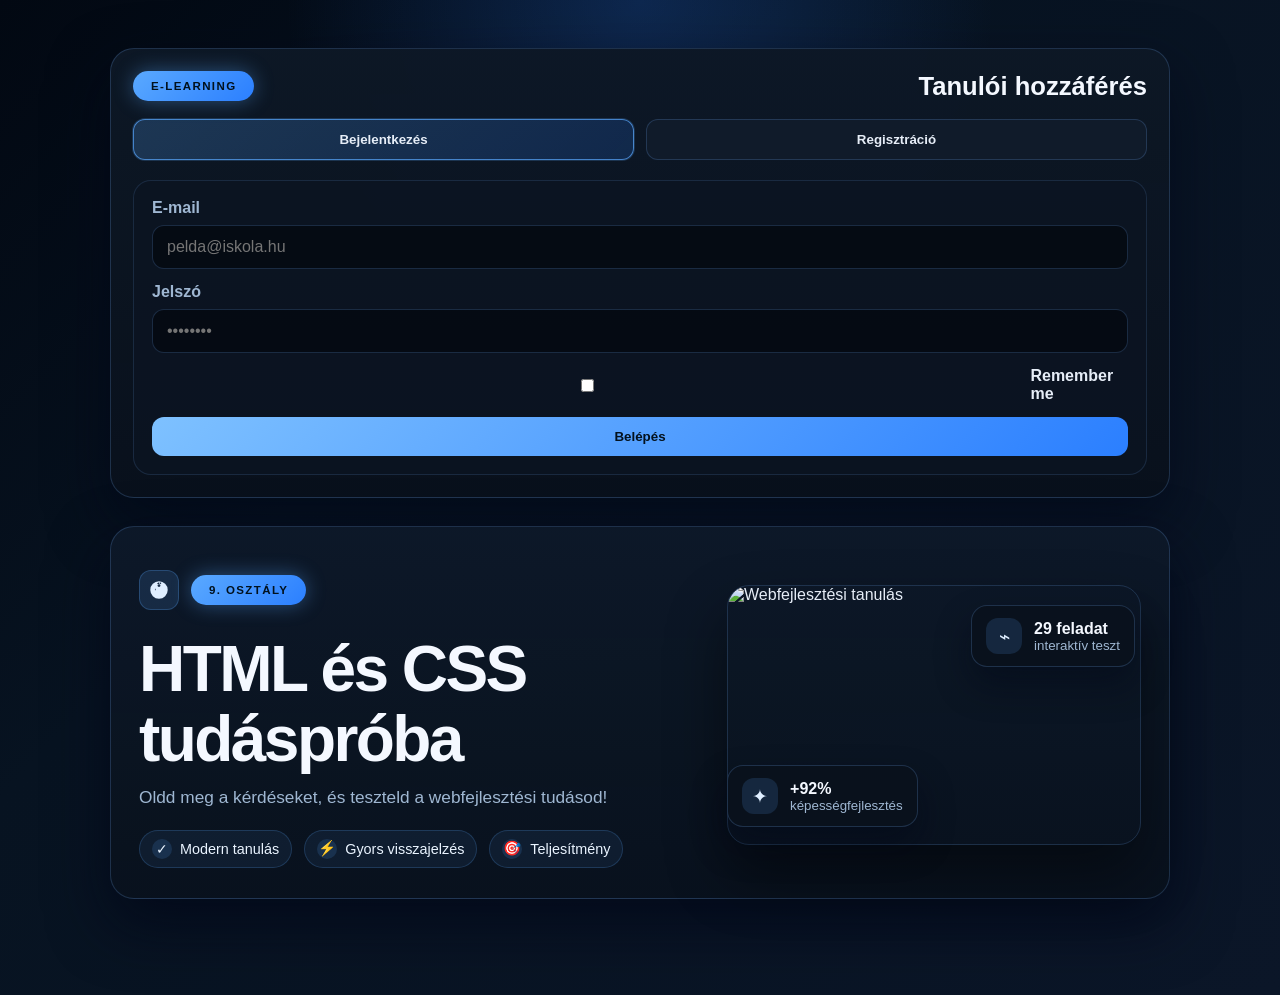
==== index.html @ 3693ea87 "Kovetkezo gomb es egyenkenti kerdesek" ====
<!DOCTYPE html>
<html lang="hu">
  <head>
    <meta charset="UTF-8" />
    <meta name="viewport" content="width=device-width, initial-scale=1.0" />
    <title>HTML és CSS Quiz</title>
    <link rel="icon" type="image/svg+xml" href="data:image/svg+xml,%3Csvg xmlns='http://www.w3.org/2000/svg' viewBox='0 0 64 64'%3E%3Crect width='64' height='64' rx='18' fill='%230b1628'/%3E%3Cpath d='M20 18h24v8h-5v6.5c0 6.4-4.4 11.6-10 11.6s-10-5.2-10-11.6V26h-5v-8zm10 8.5c-3.2 0-5 2.5-5 5.5V34h10v-2c0-3-1.8-5.5-5-5.5zM22 16h20v4H22zm8 26h4v8h-4zm-6 0h4v8h-4zm12 0h4v8h-4z' fill='%235aa9ff'/%3E%3C/svg%3E" />
    <link rel="stylesheet" href="style.css" />
  </head>
  <body>
    <main class="container">
      <section class="auth-shell" id="auth-shell" aria-label="Bejelentkezés és regisztráció">
        <div class="auth-header">
          <span class="badge">E-learning</span>
          <h2>Tanulói hozzáférés</h2>
        </div>

        <div class="auth-tabs" role="tablist" aria-label="Bejelentkezés és regisztráció">
          <button type="button" class="auth-tab active" data-target="login-panel" role="tab" aria-selected="true">
            Bejelentkezés
          </button>
          <button type="button" class="auth-tab" data-target="register-panel" role="tab" aria-selected="false">
            Regisztráció
          </button>
        </div>

        <div class="auth-panels">
          <div class="auth-panel active" id="login-panel" role="tabpanel">
            <form class="auth-form" id="login-form" aria-label="Bejelentkezési űrlap">
              <label>
                E-mail
                <input type="email" name="email" placeholder="pelda@iskola.hu" required />
              </label>
              <label>
                Jelszó
                <input type="password" name="password" placeholder="••••••••" required />
              </label>
              <label class="remember-row">
                <input type="checkbox" name="remember" />
                <span>Remember me</span>
              </label>
              <button type="submit" class="auth-submit">Belépés</button>
            </form>
          </div>

          <div class="auth-panel" id="register-panel" role="tabpanel" hidden>
            <form class="auth-form" id="register-form" aria-label="Regisztrációs űrlap">
              <label>
                Teljes név
                <input type="text" name="name" placeholder="Példa Béla" required />
              </label>
              <label>
                E-mail
                <input type="email" name="email" placeholder="pelda@iskola.hu" required />
              </label>
              <label>
                Jelszó
                <input type="password" name="password" placeholder="Legalább 8 karakter" required />
              </label>
              <label class="remember-row">
                <input type="checkbox" name="remember" />
                <span>Remember me</span>
              </label>
              <button type="submit" class="auth-submit">Regisztráció</button>
            </form>
          </div>
        </div>
      </section>

      <div class="user-bar hidden" id="user-bar">
        <div class="user-meta">
          <span class="user-icon" aria-hidden="true">🏆</span>
          <span id="user-label">Bejelentkezve</span>
        </div>
        <button type="button" class="logout-btn" id="logout-btn">Kijelentkezés</button>
      </div>

      <div class="app-header hidden" id="app-header">
        <div class="brand-block">
          <span class="brand-mark" aria-hidden="true">C</span>
          <div>
            <small>Champion Lab</small>
            <strong>Code Arena</strong>
          </div>
        </div>
        <div class="live-tag">
          <span class="live-dot"></span>
          Top 1 rank
        </div>
      </div>

      <header class="header hero-panel">
        <div class="hero-copy">
          <div class="hero-topline">
            <span class="hero-icon" aria-hidden="true">
              <svg viewBox="0 0 24 24" aria-hidden="true">
                <path d="M12 2.5A9.5 9.5 0 0 0 2.5 12a9.5 9.5 0 1 0 19 0A9.5 9.5 0 0 0 12 2.5Zm0 3.1a1.6 1.6 0 1 1 0 3.2a1.6 1.6 0 0 1 0-3.2Zm-2.6 11.9h5.2v-1.7H12v-3.5h-1.1v5.2H9.4v-5.2H8.3v5.2H9.4v1.7Zm-2.9-5.2h1.1v-1.7H8.3v1.7Zm7.9 0h1.1v-1.7h-1.1v1.7Zm-3.1-8.5h1.1v1.7H10.1V4.8Zm1.9 0h1.1v1.7h-1.1V4.8Z"/>
              </svg>
            </span>
            <p class="badge">9. osztály</p>
          </div>
          <h1>HTML és CSS tudáspróba</h1>
          <p class="subtitle">Oldd meg a kérdéseket, és teszteld a webfejlesztési tudásod!</p>

          <div class="feature-row">
            <div class="feature-pill">
              <span class="mini-icon">✓</span>
              <span>Modern tanulás</span>
            </div>
            <div class="feature-pill">
              <span class="mini-icon">⚡</span>
              <span>Gyors visszajelzés</span>
            </div>
            <div class="feature-pill">
              <span class="mini-icon">🎯</span>
              <span>Teljesítmény</span>
            </div>
          </div>
        </div>

        <div class="hero-visual" aria-label="Webfejlesztési illusztráció">
          <img
            src="https://images.unsplash.com/photo-1516321318423-f06f85e504b3?auto=format&fit=crop&w=900&q=80"
            alt="Webfejlesztési tanulás"
          />
          <div class="floating-card card-one">
            <span class="card-icon">✦</span>
            <div>
              <strong>+92%</strong>
              <small>képességfejlesztés</small>
            </div>
          </div>
          <div class="floating-card card-two">
            <span class="card-icon">⌁</span>
            <div>
              <strong>29 feladat</strong>
              <small>interaktív teszt</small>
            </div>
          </div>
        </div>
      </header>

      <form class="quiz-form hidden" id="quiz-form">
        <div class="quiz-elite-header">
          <span class="elite-badge">Champion challenge</span>
          <span class="elite-text">Programozási verseny – Top 1 szint</span>
        </div>

        <section class="question">
          <h2>1. Melyik attribútum segítségével adható meg egy hivatkozás célja?</h2>
          <label><input type="radio" name="q1" value="correct" required /> href</label>
          <label><input type="radio" name="q1" /> rel</label>
          <label><input type="radio" name="q1" /> src</label>
          <label><input type="radio" name="q1" /> target</label>
        </section>

        <section class="question">
          <h2>2. Melyik HTML-rész jelöli az oldal látható tartalmát?</h2>
          <label><input type="radio" name="q2" value="correct" required /> &lt;body&gt;</label>
          <label><input type="radio" name="q2" /> &lt;head&gt;</label>
          <label><input type="radio" name="q2" /> &lt;title&gt;</label>
          <label><input type="radio" name="q2" /> &lt;meta&gt;</label>
        </section>

        <section class="question">
          <h2>3. Melyik elem használható egy önálló, saját témájú szakasz megjelölésére?</h2>
          <label><input type="radio" name="q3" value="correct" required /> &lt;section&gt;</label>
          <label><input type="radio" name="q3" /> &lt;span&gt;</label>
          <label><input type="radio" name="q3" /> &lt;footer&gt;</label>
          <label><input type="radio" name="q3" /> &lt;small&gt;</label>
        </section>

        <section class="question">
          <h2>4. Melyik attribútum jelenít meg helyettesítő szöveget hibás képbetöltéskor?</h2>
          <label><input type="radio" name="q4" value="correct" required /> alt</label>
          <label><input type="radio" name="q4" /> title</label>
          <label><input type="radio" name="q4" /> width</label>
          <label><input type="radio" name="q4" /> href</label>
        </section>

        <section class="question">
          <h2>5. Melyik elem hoz létre egy új sort a szöveges tartalomban?</h2>
          <label><input type="radio" name="q5" value="correct" required /> &lt;br&gt;</label>
          <label><input type="radio" name="q5" /> &lt;strong&gt;</label>
          <label><input type="radio" name="q5" /> &lt;hr&gt;</label>
          <label><input type="radio" name="q5" /> &lt;pre&gt;</label>
        </section>

        <section class="question">
          <h2>6. Melyik logikai attribútum kezdi a rendezett listát visszafelé számozni?</h2>
          <label><input type="radio" name="q6" value="correct" required /> reversed</label>
          <label><input type="radio" name="q6" /> reverse</label>
          <label><input type="radio" name="q6" /> ordered</label>
          <label><input type="radio" name="q6" /> start</label>
        </section>

        <section class="question">
          <h2>7. Melyik elem jelöl egy fejléc-cellát táblázatban?</h2>
          <label><input type="radio" name="q7" value="correct" required /> &lt;th&gt;</label>
          <label><input type="radio" name="q7" /> &lt;thead&gt;</label>
          <label><input type="radio" name="q7" /> &lt;td&gt;</label>
          <label><input type="radio" name="q7" /> &lt;tr&gt;</label>
        </section>

        <section class="question">
          <h2>8. Miért hasznos a következetes behúzás HTML-kódban?</h2>
          <label><input type="radio" name="q8" value="correct" required /> Áttekinthetőbbé teszi az egymásba ágyazott elemeket</label>
          <label><input type="radio" name="q8" /> Gyorsabbá teszi az internetkapcsolatot</label>
          <label><input type="radio" name="q8" /> Automatikusan kijavítja a hibás tageket</label>
          <label><input type="radio" name="q8" /> Megváltoztatja az oldal címét</label>
        </section>

        <section class="question">
          <h2>9. Melyik sorból ismerhető fel egy HTML5-dokumentum típusa?</h2>
          <label><input type="radio" name="q9" value="correct" required /> &lt;!DOCTYPE html&gt;</label>
          <label><input type="radio" name="q9" /> &lt;meta charset="UTF-8"&gt;</label>
          <label><input type="radio" name="q9" /> &lt;html lang="hu"&gt;</label>
          <label><input type="radio" name="q9" /> &lt;title&gt;HTML5&lt;/title&gt;</label>
        </section>

        <section class="question">
          <h2>10. Melyik elem fejez ki hangsúlyt, nem csupán dőlt betűs megjelenést?</h2>
          <label><input type="radio" name="q10" value="correct" required /> &lt;em&gt;</label>
          <label><input type="radio" name="q10" /> &lt;i&gt;</label>
          <label><input type="radio" name="q10" /> &lt;mark&gt;</label>
          <label><input type="radio" name="q10" /> &lt;u&gt;</label>
        </section>

        <section class="question">
          <h2>11. Melyik attribútummal lehet egy táblázatcellát több oszlop szélességére kiterjeszteni?</h2>
          <label><input type="radio" name="q11" value="correct" required /> colspan</label>
          <label><input type="radio" name="q11" /> rowspan</label>
          <label><input type="radio" name="q11" /> span</label>
          <label><input type="radio" name="q11" /> columns</label>
        </section>

        <section class="question">
          <h2>12. Melyik elem tartalmazhat a fő tartalomhoz kapcsolódó kiegészítő információt?</h2>
          <label><input type="radio" name="q12" value="correct" required /> &lt;aside&gt;</label>
          <label><input type="radio" name="q12" /> &lt;article&gt;</label>
          <label><input type="radio" name="q12" /> &lt;nav&gt;</label>
          <label><input type="radio" name="q12" /> &lt;main&gt;</label>
        </section>

        <section class="question">
          <h2>13. Melyik elem szövege látható általában a böngésző fülén?</h2>
          <label><input type="radio" name="q13" value="correct" required /> &lt;title&gt;</label>
          <label><input type="radio" name="q13" /> &lt;h1&gt;</label>
          <label><input type="radio" name="q13" /> &lt;header&gt;</label>
          <label><input type="radio" name="q13" /> &lt;caption&gt;</label>
        </section>

        <section class="question">
          <h2>14. Milyen rel-érték kapcsolja a HTML-oldalhoz a stíluslapot?</h2>
          <label><input type="radio" name="q14" value="correct" required /> stylesheet</label>
          <label><input type="radio" name="q14" /> design</label>
          <label><input type="radio" name="q14" /> css-file</label>
          <label><input type="radio" name="q14" /> style</label>
        </section>

        <section class="question">
          <h2>15. Melyik HTML-elem illeszt képet az oldal tartalmába?</h2>
          <label><input type="radio" name="q15" value="correct" required /> &lt;img&gt;</label>
          <label><input type="radio" name="q15" /> &lt;picture-src&gt;</label>
          <label><input type="radio" name="q15" /> &lt;image&gt;</label>
          <label><input type="radio" name="q15" /> &lt;photo&gt;</label>
        </section>

        <section class="question">
          <h2>16. Melyik elem jelöl egyetlen elemet egy felsorolásban?</h2>
          <label><input type="radio" name="q16" value="correct" required /> &lt;li&gt;</label>
          <label><input type="radio" name="q16" /> &lt;item&gt;</label>
          <label><input type="radio" name="q16" /> &lt;ul-item&gt;</label>
          <label><input type="radio" name="q16" /> &lt;list&gt;</label>
        </section>

        <section class="question">
          <h2>17. Melyik az általánosan használható, soron belüli konténer?</h2>
          <label><input type="radio" name="q17" value="correct" required /> &lt;span&gt;</label>
          <label><input type="radio" name="q17" /> &lt;inline&gt;</label>
          <label><input type="radio" name="q17" /> &lt;label-box&gt;</label>
          <label><input type="radio" name="q17" /> &lt;small-container&gt;</label>
        </section>

        <section class="question">
          <h2>18. Hogyan viselkedik alapértelmezés szerint egy div elem?</h2>
          <label><input type="radio" name="q18" value="correct" required /> Új sorban kezdődik</label>
          <label><input type="radio" name="q18" /> Mindig félkövér szöveget ír</label>
          <label><input type="radio" name="q18" /> Képet tölt be</label>
          <label><input type="radio" name="q18" /> Automatikusan középre igazít</label>
        </section>

        <section class="question">
          <h2>19. Melyik elembe írunk egy önálló szöveges bekezdést?</h2>
          <label><input type="radio" name="q19" value="correct" required /> &lt;p&gt;</label>
          <label><input type="radio" name="q19" /> &lt;text&gt;</label>
          <label><input type="radio" name="q19" /> &lt;paragraph&gt;</label>
          <label><input type="radio" name="q19" /> &lt;line&gt;</label>
        </section>

        <section class="question">
          <h2>20. Melyik elem segítségével készíthetünk kattintható linket?</h2>
          <label><input type="radio" name="q20" value="correct" required /> &lt;a&gt;</label>
          <label><input type="radio" name="q20" /> &lt;link-button&gt;</label>
          <label><input type="radio" name="q20" /> &lt;go&gt;</label>
          <label><input type="radio" name="q20" /> &lt;url&gt;</label>
        </section>

        <section class="question">
          <h2>21. Melyik globális attribútummal adható egyedi azonosító egy elemnek?</h2>
          <label><input type="radio" name="q21" value="correct" required /> id</label>
          <label><input type="radio" name="q21" /> name-id</label>
          <label><input type="radio" name="q21" /> key</label>
          <label><input type="radio" name="q21" /> unique</label>
        </section>

        <section class="question">
          <h2>22. Elhagyható-e a ./ egy aktuális mappából induló relatív útvonal elejéről?</h2>
          <label><input type="radio" name="q22" value="correct" required /> Igen, elhagyható</label>
          <label><input type="radio" name="q22" /> Nem, kötelező kiírni</label>
          <label><input type="radio" name="q22" /> Csak képek esetén hagyható el</label>
          <label><input type="radio" name="q22" /> Csak CSS-ben használható</label>
        </section>

        <section class="question">
          <h2>23. Miért nem megbízható webes hivatkozásként egy C:\ kezdetű teljes fájlút?</h2>
          <label><input type="radio" name="q23" value="correct" required /> Másik gépen vagy webszerveren nem biztos, hogy létezik</label>
          <label><input type="radio" name="q23" /> Mert a C betű tiltott HTML-karakter</label>
          <label><input type="radio" name="q23" /> Mert csak képekre használható</label>
          <label><input type="radio" name="q23" /> Mert mindig túl rövid útvonal</label>
        </section>

        <section class="question">
          <h2>24. Melyik elem használható idegen kifejezés vagy tudományos név jelölésére?</h2>
          <label><input type="radio" name="q24" value="correct" required /> &lt;i&gt;</label>
          <label><input type="radio" name="q24" /> &lt;foreign&gt;</label>
          <label><input type="radio" name="q24" /> &lt;science&gt;</label>
          <label><input type="radio" name="q24" /> &lt;italic-name&gt;</label>
        </section>

        <section class="question">
          <h2>25. Melyik négy fő rész helyes sorrendje egy HTML-dokumentumban?</h2>
          <label><input type="radio" name="q25" value="correct" required /> &lt;!DOCTYPE html&gt;, &lt;html&gt;, &lt;head&gt;, &lt;body&gt;</label>
          <label><input type="radio" name="q25" /> &lt;html&gt;, &lt;body&gt;, &lt;head&gt;, &lt;!DOCTYPE html&gt;</label>
          <label><input type="radio" name="q25" /> &lt;head&gt;, &lt;title&gt;, &lt;html&gt;, &lt;body&gt;</label>
          <label><input type="radio" name="q25" /> &lt;body&gt;, &lt;head&gt;, &lt;html&gt;, &lt;meta&gt;</label>
        </section>

        <section class="question">
          <h2>26. Melyik elem jelöli a dokumentum fejlécéhez tartozó részt?</h2>
          <label><input type="radio" name="q26" value="correct" required /> &lt;head&gt;</label>
          <label><input type="radio" name="q26" /> &lt;top&gt;</label>
          <label><input type="radio" name="q26" /> &lt;header-content&gt;</label>
          <label><input type="radio" name="q26" /> &lt;meta-data&gt;</label>
        </section>

        <section class="question">
          <h2>27. Melyik elem jelöli az oldal fő, központi tartalmát?</h2>
          <label><input type="radio" name="q27" value="correct" required /> &lt;main&gt;</label>
          <label><input type="radio" name="q27" /> &lt;center&gt;</label>
          <label><input type="radio" name="q27" /> &lt;content&gt;</label>
          <label><input type="radio" name="q27" /> &lt;primary&gt;</label>
        </section>

        <section class="question">
          <h2>28. Melyik attribútum azonosítja egy oldalon belüli hivatkozás célpontját?</h2>
          <label><input type="radio" name="q28" value="correct" required /> id</label>
          <label><input type="radio" name="q28" /> #</label>
          <label><input type="radio" name="q28" /> anchor</label>
          <label><input type="radio" name="q28" /> target-id</label>
        </section>

        <section class="question">
          <h2>29. Melyik attribútummal lehet egy cellát több sor magasságára kiterjeszteni?</h2>
          <label><input type="radio" name="q29" value="correct" required /> rowspan</label>
          <label><input type="radio" name="q29" /> colspan</label>
          <label><input type="radio" name="q29" /> rows</label>
          <label><input type="radio" name="q29" /> height-span</label>
        </section>

        <button type="button" class="next-btn" id="next-btn">Következő</button>
        <button type="submit" class="submit-btn hidden" id="submit-btn">Beküldés</button>
        <p class="result" id="result" aria-live="polite"></p>
      </form>
    </main>
    <script>
      const quizForm = document.getElementById("quiz-form");
      const result = document.getElementById("result");
      const nextButton = document.getElementById("next-btn");
      const submitButton = document.getElementById("submit-btn");
      const questionCount = 29;

      function shuffle(items) {
        for (let index = items.length - 1; index > 0; index -= 1) {
          const randomIndex = Math.floor(Math.random() * (index + 1));
          [items[index], items[randomIndex]] = [items[randomIndex], items[index]];
        }
        return items;
      }

      function createQuestion(questionText, answers) {
        const question = document.createElement("section");
        question.className = "question";
        const title = document.createElement("h2");
        title.textContent = questionText;
        question.append(title);

        answers.forEach((answer) => {
          const label = document.createElement("label");
          const input = document.createElement("input");
          input.type = "radio";
          input.value = answer.correct ? "correct" : "wrong";
          input.required = answer.correct;
          label.append(input, ` ${answer.text}`);
          question.append(label);
        });

        return question;
      }

      function normalizeAnswer(answer) {
        return answer
          .toLowerCase()
          .replace(/[<>]/g, "")
          .replace(/\s+/g, " ")
          .trim();
      }

      const extraQuestions = [
        ["Melyik elem jelöli egy oldal navigációs hivatkozásait?", [
          { text: "<nav>", correct: true }, { text: "<menu-bar>", correct: false },
          { text: "<navigation>", correct: false }, { text: "<links>", correct: false }
        ]],
        ["Melyik elem tartalmazhat egy önálló, újrafelhasználható tartalmi egységet?", [
          { text: "<article>", correct: true }, { text: "<unit>", correct: false },
          { text: "<content-box>", correct: false }, { text: "<story>", correct: false }
        ]],
        ["Melyik elem jelöli egy táblázat egy sorát?", [
          { text: "<tr>", correct: true }, { text: "<row>", correct: false },
          { text: "<table-row>", correct: false }, { text: "<line>", correct: false }
        ]],
        ["Melyik attribútum adja meg egy kép fájlforrását?", [
          { text: "src", correct: true }, { text: "source", correct: false },
          { text: "file", correct: false }, { text: "image-url", correct: false }
        ]],
        ["Melyik elem jelöl számozás nélküli listát?", [
          { text: "<ul>", correct: true }, { text: "<list>", correct: false },
          { text: "<items>", correct: false }, { text: "<bullet-list>", correct: false }
        ]],
        ["Melyik elem jelöl számozott listát?", [
          { text: "<ol>", correct: true }, { text: "<numbered>", correct: false },
          { text: "<nl>", correct: false }, { text: "<ordered-list>", correct: false }
        ]],
        ["Melyik elem adja meg a HTML-oldal nyelvét?", [
          { text: "lang", correct: true }, { text: "language", correct: false },
          { text: "locale", correct: false }, { text: "html-lang", correct: false }
        ]],
        ["Melyik attribútum nyitja meg a hivatkozást új böngészőlapon?", [
          { text: "target=\"_blank\"", correct: true }, { text: "new=\"tab\"", correct: false },
          { text: "open=\"new\"", correct: false }, { text: "window=\"blank\"", correct: false }
        ]],
        ["Melyik CSS-tulajdonsággal állítható be a szöveg színe?", [
          { text: "color", correct: true }, { text: "text-color", correct: false },
          { text: "font-color", correct: false }, { text: "foreground", correct: false }
        ]],
        ["Melyik CSS-tulajdonság állítja be egy elem háttérszínét?", [
          { text: "background-color", correct: true }, { text: "back-color", correct: false },
          { text: "color-background", correct: false }, { text: "fill-color", correct: false }
        ]],
        ["Melyik szelektor jelöl egy class nevű osztályt CSS-ben?", [
          { text: ".class", correct: true }, { text: "#class", correct: false },
          { text: "class", correct: false }, { text: "@class", correct: false }
        ]],
        ["Melyik szelektor jelöl egy id azonosítójú elemet CSS-ben?", [
          { text: "#azonosito", correct: true }, { text: ".azonosito", correct: false },
          { text: "id.azonosito", correct: false }, { text: "@azonosito", correct: false }
        ]],
        ["Melyik CSS-tulajdonság változtatja meg a betűméretet?", [
          { text: "font-size", correct: true }, { text: "text-size", correct: false },
          { text: "font-height", correct: false }, { text: "size", correct: false }
        ]],
        ["Melyik HTML-elem hoz létre nem rendezett listát?", [
          { text: "<ul>", correct: true }, { text: "<ol>", correct: false },
          { text: "<list>", correct: false }, { text: "<li>", correct: false }
        ]],
        ["Melyik CSS-tulajdonság állítja be a külső margót?", [
          { text: "margin", correct: true }, { text: "padding", correct: false },
          { text: "space", correct: false }, { text: "outer-gap", correct: false }
        ]],
        ["Melyik CSS-tulajdonság állítja be egy elem belső térközét?", [
          { text: "padding", correct: true }, { text: "margin", correct: false },
          { text: "inside-space", correct: false }, { text: "border-gap", correct: false }
        ]],
        ["Melyik értékkel lesz egy elem rácsos elrendezésű?", [
          { text: "display: grid", correct: true }, { text: "layout: grid", correct: false },
          { text: "position: grid", correct: false }, { text: "grid: true", correct: false }
        ]],
        ["Melyik HTML-elem jelöli az oldal fejlécét vagy egy tartalmi rész fejlécét?", [
          { text: "<header>", correct: true }, { text: "<top>", correct: false },
          { text: "<heading-area>", correct: false }, { text: "<head-content>", correct: false }
        ]],
        ["Melyik HTML-elem jelöli az oldal vagy egy tartalmi rész láblécét?", [
          { text: "<footer>", correct: true }, { text: "<bottom>", correct: false },
          { text: "<foot-content>", correct: false }, { text: "<end>", correct: false }
        ]],
        ["Melyik HTML-elem segítségével készíthető űrlap?", [
          { text: "<form>", correct: true }, { text: "<input-form>", correct: false },
          { text: "<questionnaire>", correct: false }, { text: "<fields>", correct: false }
        ]],
        ["Melyik HTML-elem hoz létre kattintható gombot?", [
          { text: "<button>", correct: true }, { text: "<click>", correct: false },
          { text: "<press>", correct: false }, { text: "<action>", correct: false }
        ]],
        ["Melyik attribútummal kapcsolható egy label egy input mezőhöz?", [
          { text: "for", correct: true }, { text: "connect", correct: false },
          { text: "label-id", correct: false }, { text: "input-for", correct: false }
        ]],
        ["Melyik input type ellenőrzi alapból az e-mail-cím formátumát?", [
          { text: "email", correct: true }, { text: "mailbox", correct: false },
          { text: "address", correct: false }, { text: "text-email", correct: false }
        ]],
        ["Melyik HTML-elem tartalmazza egy táblázat adatsorait?", [
          { text: "<tr>", correct: true }, { text: "<row-data>", correct: false },
          { text: "<table-row>", correct: false }, { text: "<line>", correct: false }
        ]],
        ["Melyik HTML-elem használható videó beillesztésére?", [
          { text: "<video>", correct: true }, { text: "<movie>", correct: false },
          { text: "<media-video>", correct: false }, { text: "<film>", correct: false }
        ]],
        ["Melyik HTML-elem jelöl erős kiemelést a szövegben?", [
          { text: "<strong>", correct: true }, { text: "<bold>", correct: false },
          { text: "<important>", correct: false }, { text: "<emphasis-bold>", correct: false }
        ]],
        ["Melyik elem tartalmazza a böngészőnek szóló metaadatokat?", [
          { text: "<head>", correct: true }, { text: "<info>", correct: false },
          { text: "<metadata>", correct: false }, { text: "<details>", correct: false }
        ]]
      ].map(([questionText, answers]) => createQuestion(questionText, answers));

      const questionBank = [...quizForm.querySelectorAll(".question"), ...extraQuestions];
      quizForm.querySelectorAll(".question").forEach((question) => question.remove());
      const previousQuestionSet = localStorage.getItem("quiz-question-set");
      let shuffledQuestions;
      let questionSetId;

      do {
        shuffledQuestions = shuffle([...questionBank]).slice(0, questionCount);
        questionSetId = shuffledQuestions
          .map((question) => question.querySelector("h2").textContent)
          .sort()
          .join("|");
      } while (questionSetId === previousQuestionSet);

      localStorage.setItem("quiz-question-set", questionSetId);

      shuffledQuestions.forEach((question, index) => {
        const questionTitle = question.querySelector("h2");
        const questionName = `q${index + 1}`;
        const labels = [...question.querySelectorAll("label")];
        const correctLabel = labels.find((label) => label.querySelector("input").value === "correct");
        const answer = correctLabel.textContent.trim();
        const answerLabel = document.createElement("label");
        const answerInput = document.createElement("textarea");

        answerLabel.textContent = "Írd le a válaszodat:";
        answerInput.className = "written-answer";
        answerInput.name = questionName;
        answerInput.dataset.correctAnswer = answer;
        answerInput.rows = 2;
        answerInput.placeholder = "Írd le a válaszodat...";
        question.replaceChildren(questionTitle, answerLabel, answerInput);

        questionTitle.textContent = `${index + 1}. ${questionTitle.textContent.replace(
          /^\d+\.\s*/,
          ""
        )}`;
        quizForm.insertBefore(question, quizForm.querySelector(".submit-btn"));
      });

      let currentQuestionIndex = 0;
      const quizQuestions = [...quizForm.querySelectorAll(".question")];

      function showQuestion(index) {
        quizQuestions.forEach((question, questionIndex) => {
          question.classList.toggle("hidden", questionIndex !== index);
        });

        const isLastQuestion = index === quizQuestions.length - 1;
        nextButton.classList.toggle("hidden", isLastQuestion);
        submitButton.classList.toggle("hidden", !isLastQuestion);
      }

      nextButton.addEventListener("click", () => {
        if (currentQuestionIndex < quizQuestions.length - 1) {
          currentQuestionIndex += 1;
          showQuestion(currentQuestionIndex);
          window.scrollTo({ top: quizForm.offsetTop, behavior: "smooth" });
        }
      });

      showQuestion(currentQuestionIndex);

      const authShell = document.getElementById("auth-shell");
      const userBar = document.getElementById("user-bar");
      const appHeader = document.getElementById("app-header");
      const userLabel = document.getElementById("user-label");
      const logoutBtn = document.getElementById("logout-btn");
      const authTabs = document.querySelectorAll(".auth-tab");
      const authPanels = document.querySelectorAll(".auth-panel");
      const AUTH_KEY = "quiz-auth-session";
      const USERS_KEY = "quiz-registered-users";

      function getUsers() {
        const users = localStorage.getItem(USERS_KEY);
        return users ? JSON.parse(users) : [];
      }

      function saveUsers(users) {
        localStorage.setItem(USERS_KEY, JSON.stringify(users));
      }

      function setAuthenticated(email, rememberMe) {
        const payload = { email };

        if (rememberMe) {
          localStorage.setItem(AUTH_KEY, JSON.stringify(payload));
          sessionStorage.removeItem(AUTH_KEY);
        } else {
          sessionStorage.setItem(AUTH_KEY, JSON.stringify(payload));
          localStorage.removeItem(AUTH_KEY);
        }

        authShell.classList.add("hidden");
        userBar.classList.remove("hidden");
        appHeader.classList.remove("hidden");
        userLabel.textContent = `Bejelentkezve: ${email}`;
        quizForm.classList.remove("hidden");
      }

      function logout() {
        localStorage.removeItem(AUTH_KEY);
        sessionStorage.removeItem(AUTH_KEY);
        userBar.classList.add("hidden");
        appHeader.classList.add("hidden");
        authShell.classList.remove("hidden");
        quizForm.classList.add("hidden");
        result.textContent = "";
      }

      function restoreSession() {
        const remembered = localStorage.getItem(AUTH_KEY) || sessionStorage.getItem(AUTH_KEY);

        if (remembered) {
          const user = JSON.parse(remembered);
          setAuthenticated(user.email, Boolean(localStorage.getItem(AUTH_KEY)));
        } else {
          authShell.classList.remove("hidden");
          quizForm.classList.add("hidden");
        }
      }

      authTabs.forEach((tab) => {
        tab.addEventListener("click", () => {
          const target = tab.dataset.target;

          authTabs.forEach((item) => {
            item.classList.toggle("active", item === tab);
            item.setAttribute("aria-selected", String(item === tab));
          });

          authPanels.forEach((panel) => {
            const isActive = panel.id === target;
            panel.classList.toggle("active", isActive);
            panel.hidden = !isActive;
          });
        });
      });

      document.getElementById("login-form").addEventListener("submit", (event) => {
        event.preventDefault();
        const form = event.currentTarget;
        const email = form.email.value.trim();
        const password = form.password.value.trim();
        const rememberMe = form.remember.checked;

        if (!email || !password) {
          alert("Add meg az e-mail címet és a jelszót!");
          return;
        }

        const users = getUsers();
        const registered = users.find((user) => user.email.toLowerCase() === email.toLowerCase() && user.password === password);

        if (!registered) {
          alert("Hibás e-mail vagy jelszó. Először regisztrálj vagy ellenőrizd a beírt adatokat.");
          return;
        }

        setAuthenticated(email, rememberMe);
        form.reset();
      });

      document.getElementById("register-form").addEventListener("submit", (event) => {
        event.preventDefault();
        const form = event.currentTarget;
        const name = form.name.value.trim();
        const email = form.email.value.trim();
        const password = form.password.value.trim();
        const rememberMe = form.remember.checked;

        if (!name || !email || password.length < 6) {
          alert("A név és az e-mail kötelező, a jelszónak legalább 6 karakter hosszúnak kell lennie.");
          return;
        }

        const users = getUsers();
        const alreadyExists = users.some((user) => user.email.toLowerCase() === email.toLowerCase());

        if (alreadyExists) {
          alert("Ez az e-mail cím már regisztrálva van.");
          return;
        }

        users.push({ name, email, password });
        saveUsers(users);
        setAuthenticated(email, rememberMe);
        form.reset();
      });

      logoutBtn.addEventListener("click", logout);
      restoreSession();

      quizForm.addEventListener("submit", (event) => {
        event.preventDefault();

        const writtenAnswers = [...quizForm.querySelectorAll(".written-answer")];
        const correctAnswers = writtenAnswers.filter((answer) =>
          normalizeAnswer(answer.value) === normalizeAnswer(answer.dataset.correctAnswer)
        ).length;
        const percentage = Math.round((correctAnswers / questionCount) * 100);
        const grade = percentage >= 85 ? 5
          : percentage >= 70 ? 4
            : percentage >= 55 ? 3
              : percentage >= 40 ? 2
                : 1;
        const questions = quizForm.querySelectorAll(".question");

        questions.forEach((question) => {
          question.classList.add("checked");
          const answerInput = question.querySelector(".written-answer");
          const isCorrect = normalizeAnswer(answerInput.value) === normalizeAnswer(answerInput.dataset.correctAnswer);
          answerInput.classList.toggle("correct-answer", isCorrect);
          answerInput.classList.toggle("wrong-answer", !isCorrect);

          const existingHint = question.querySelector(".answer-hint");
          if (existingHint) {
            existingHint.remove();
          }

          if (!isCorrect) {
            const hint = document.createElement("p");
            hint.className = "answer-hint";
            hint.textContent = `Helyes válasz: ${answerInput.dataset.correctAnswer}`;
            question.append(hint);
          }
        });

        result.textContent = `Eredmény: ${correctAnswers}/${questionCount} helyes válasz, ${percentage}%. Érdemjegy: ${grade}. A zöld mező helyes, a piros mező hibás.`;
      });
    </script>
  </body>
</html>
---- style.css ----
:root {
  --bg: #040b16;
  --bg-soft: #0b1628;
  --panel: rgba(10, 20, 34, 0.9);
  --panel-strong: #101d2d;
  --panel-border: rgba(116, 175, 255, 0.2);
  --text: #e6edf7;
  --muted: #9fb7d2;
  --primary: #5aa9ff;
  --primary-strong: #2b7fff;
  --primary-soft: rgba(90, 169, 255, 0.12);
  --success-bg: rgba(34, 197, 94, 0.14);
  --success-text: #9ae6b4;
  --error-bg: rgba(239, 68, 68, 0.14);
  --error-text: #fca5a5;
  --shadow: rgba(2, 6, 23, 0.7);
}

* {
  box-sizing: border-box;
}

html {
  scroll-behavior: smooth;
}

body {
  margin: 0;
  min-height: 100vh;
  font-family: "Segoe UI", Tahoma, Geneva, Verdana, sans-serif;
  background:
    radial-gradient(circle at top, rgba(42, 122, 255, 0.22), transparent 30%),
    linear-gradient(135deg, #020812 0%, #071321 35%, #0b1628 100%);
  color: var(--text);
}

.container {
  max-width: 1100px;
  margin: 0 auto;
  padding: 48px 20px 64px;
}

.auth-shell {
  background: linear-gradient(180deg, rgba(13, 24, 38, 0.98), rgba(9, 17, 28, 0.96));
  border: 1px solid var(--panel-border);
  border-radius: 24px;
  padding: 22px;
  margin-bottom: 28px;
  box-shadow: 0 24px 60px rgba(2, 6, 23, 0.6);
}

.auth-header {
  display: flex;
  align-items: center;
  justify-content: space-between;
  gap: 16px;
  margin-bottom: 18px;
}

.auth-header h2 {
  margin: 0;
  font-size: clamp(1.5rem, 2vw, 2rem);
  color: #f4f8ff;
}

.auth-tabs {
  display: flex;
  gap: 12px;
  margin-bottom: 20px;
}

.auth-tab {
  flex: 1;
  padding: 12px 16px;
  border: 1px solid rgba(116, 175, 255, 0.2);
  background: rgba(17, 28, 44, 0.9);
  color: var(--text);
  border-radius: 12px;
  cursor: pointer;
  font-weight: 700;
  transition: all 0.2s ease;
}

.auth-tab.active {
  background: linear-gradient(135deg, rgba(90, 169, 255, 0.22), rgba(43, 127, 255, 0.18));
  border-color: rgba(90, 169, 255, 0.7);
  box-shadow: 0 0 0 1px rgba(90, 169, 255, 0.2);
}

.auth-panels {
  display: grid;
}

.auth-panel {
  background: rgba(12, 21, 34, 0.8);
  border: 1px solid rgba(116, 175, 255, 0.14);
  border-radius: 18px;
  padding: 18px;
}

.auth-form {
  display: grid;
  gap: 14px;
}

.auth-form label {
  display: grid;
  gap: 8px;
  color: var(--muted);
  font-weight: 600;
}

.remember-row {
  display: flex !important;
  align-items: center;
  gap: 10px;
  flex-direction: row !important;
  color: var(--text) !important;
}

.remember-row input {
  width: auto;
  accent-color: var(--primary);
}

.auth-form input {
  width: 100%;
  padding: 12px 14px;
  border: 1px solid rgba(116, 175, 255, 0.2);
  border-radius: 12px;
  background: rgba(5, 10, 18, 0.9);
  color: var(--text);
  font-size: 1rem;
}

.auth-form input:focus {
  outline: 2px solid rgba(90, 169, 255, 0.5);
  border-color: rgba(90, 169, 255, 0.7);
}

.auth-submit {
  border: none;
  border-radius: 12px;
  background: linear-gradient(135deg, #7ec1ff 0%, #2b7fff 100%);
  color: #03111d;
  font-weight: 800;
  padding: 12px 16px;
  cursor: pointer;
  transition: transform 0.2s ease, filter 0.2s ease;
}

.auth-submit:hover {
  transform: translateY(-1px);
  filter: brightness(1.04);
}

.auth-submit:disabled {
  opacity: 0.7;
  cursor: wait;
}

.user-bar {
  display: flex;
  align-items: center;
  justify-content: space-between;
  gap: 16px;
  background: rgba(11, 22, 40, 0.9);
  border: 1px solid rgba(116, 175, 255, 0.2);
  border-radius: 14px;
  padding: 12px 16px;
  margin-bottom: 20px;
  color: var(--text);
}

.user-meta {
  display: inline-flex;
  align-items: center;
  gap: 10px;
  font-weight: 700;
}

.user-icon {
  display: inline-flex;
  align-items: center;
  justify-content: center;
  width: 26px;
  height: 26px;
  border-radius: 8px;
  background: rgba(90, 169, 255, 0.12);
}

.logout-btn {
  border: none;
  border-radius: 10px;
  background: rgba(239, 68, 68, 0.12);
  color: #fecaca;
  padding: 9px 12px;
  font-weight: 700;
  cursor: pointer;
}

.app-header {
  display: flex;
  align-items: center;
  justify-content: space-between;
  gap: 12px;
  padding: 14px 18px;
  margin-bottom: 20px;
  border-radius: 18px;
  background: linear-gradient(135deg, rgba(9, 18, 30, 0.96), rgba(17, 31, 49, 0.95));
  border: 1px solid rgba(116, 175, 255, 0.2);
  box-shadow: 0 14px 30px rgba(2, 6, 23, 0.45);
}

.brand-block {
  display: inline-flex;
  align-items: center;
  gap: 12px;
}

.brand-mark {
  display: inline-flex;
  align-items: center;
  justify-content: center;
  width: 36px;
  height: 36px;
  border-radius: 12px;
  background: linear-gradient(135deg, #7ec1ff, #2b7fff);
  color: #02131d;
  font-weight: 900;
  font-size: 1.2rem;
  box-shadow: 0 0 25px rgba(90, 169, 255, 0.35);
}

.brand-block small,
.brand-block strong {
  display: block;
}

.brand-block small {
  color: var(--muted);
  letter-spacing: 0.08em;
  text-transform: uppercase;
  font-size: 0.65rem;
}

.brand-block strong {
  font-size: 1.05rem;
  color: #f4f8ff;
}

.live-tag {
  display: inline-flex;
  align-items: center;
  gap: 8px;
  padding: 8px 12px;
  border-radius: 999px;
  background: rgba(34, 197, 94, 0.12);
  border: 1px solid rgba(34, 197, 94, 0.45);
  color: #b7f7cc;
  font-weight: 700;
}

.live-dot {
  width: 10px;
  height: 10px;
  border-radius: 50%;
  background: #4ade80;
  box-shadow: 0 0 12px rgba(74, 222, 128, 0.9);
}

.hidden {
  display: none !important;
}

.header {
  text-align: left;
  margin-bottom: 32px;
  background: linear-gradient(180deg, rgba(13, 25, 41, 0.96), rgba(9, 17, 29, 0.94));
  border: 1px solid var(--panel-border);
  border-radius: 24px;
  padding: 36px 28px 30px;
  box-shadow: 0 24px 60px var(--shadow);
}

.hero-panel {
  display: grid;
  grid-template-columns: 1.15fr 0.85fr;
  align-items: center;
  gap: 28px;
}

.hero-copy {
  width: 100%;
}

.hero-topline {
  display: flex;
  align-items: center;
  gap: 12px;
  margin-bottom: 8px;
}

.hero-icon {
  display: inline-flex;
  align-items: center;
  justify-content: center;
  width: 40px;
  height: 40px;
  border-radius: 12px;
  background: rgba(90, 169, 255, 0.14);
  border: 1px solid rgba(90, 169, 255, 0.25);
}

.hero-icon svg {
  width: 22px;
  height: 22px;
  fill: #dfeeff;
}

.badge {
  display: inline-block;
  background: linear-gradient(135deg, var(--primary), var(--primary-strong));
  color: #01111d;
  padding: 9px 18px;
  border-radius: 999px;
  font-weight: 800;
  letter-spacing: 0.12em;
  text-transform: uppercase;
  font-size: 0.72rem;
  box-shadow: 0 0 20px rgba(90, 169, 255, 0.4);
}

h1 {
  margin: 18px 0 12px;
  font-size: clamp(2.3rem, 5vw, 4rem);
  line-height: 1.1;
  color: #f4f8ff;
  letter-spacing: -0.04em;
}

.subtitle {
  margin: 0;
  font-size: 1.08rem;
  color: var(--muted);
  max-width: 760px;
}

.feature-row {
  display: flex;
  flex-wrap: wrap;
  gap: 12px;
  margin-top: 22px;
}

.feature-pill {
  display: inline-flex;
  align-items: center;
  gap: 8px;
  background: rgba(90, 169, 255, 0.08);
  border: 1px solid rgba(90, 169, 255, 0.2);
  border-radius: 999px;
  padding: 8px 12px;
  color: #eaf4ff;
  font-size: 0.9rem;
}

.mini-icon {
  display: inline-flex;
  align-items: center;
  justify-content: center;
  width: 20px;
  height: 20px;
  border-radius: 50%;
  background: rgba(90, 169, 255, 0.15);
}

.hero-visual {
  position: relative;
  min-height: 260px;
  display: flex;
  align-items: center;
  justify-content: center;
}

.hero-visual img {
  width: 100%;
  max-width: 440px;
  height: 100%;
  min-height: 260px;
  object-fit: cover;
  border-radius: 22px;
  border: 1px solid rgba(116, 175, 255, 0.18);
  box-shadow: 0 30px 60px rgba(0, 0, 0, 0.45);
}

.floating-card {
  position: absolute;
  display: flex;
  align-items: center;
  gap: 12px;
  background: rgba(10, 18, 29, 0.92);
  border: 1px solid rgba(116, 175, 255, 0.2);
  border-radius: 16px;
  padding: 12px 14px;
  box-shadow: 0 18px 35px rgba(2, 6, 23, 0.45);
}

.card-one {
  left: 0;
  bottom: 18px;
}

.card-two {
  right: 6px;
  top: 20px;
}

.card-icon {
  display: inline-flex;
  width: 36px;
  height: 36px;
  align-items: center;
  justify-content: center;
  border-radius: 12px;
  background: rgba(90, 169, 255, 0.15);
  color: #dfeeff;
  font-size: 1.2rem;
}

.floating-card strong,
.floating-card small {
  display: block;
}

.floating-card strong {
  font-size: 1rem;
  color: #f4f8ff;
}

.floating-card small {
  color: var(--muted);
}

.quiz-form {
  background: linear-gradient(180deg, rgba(13, 24, 38, 0.96), rgba(9, 17, 28, 0.96));
  border: 1px solid var(--panel-border);
  border-radius: 24px;
  padding: 28px;
  box-shadow: 0 30px 70px rgba(1, 4, 10, 0.65);
}

.quiz-elite-header {
  display: flex;
  align-items: center;
  justify-content: space-between;
  gap: 12px;
  margin-bottom: 22px;
  padding: 12px 16px;
  border-radius: 14px;
  background: linear-gradient(135deg, rgba(90, 169, 255, 0.12), rgba(43, 127, 255, 0.1));
  border: 1px solid rgba(90, 169, 255, 0.22);
}

.elite-badge {
  display: inline-flex;
  align-items: center;
  padding: 7px 12px;
  border-radius: 999px;
  background: rgba(255, 215, 0, 0.1);
  border: 1px solid rgba(255, 215, 0, 0.35);
  color: #ffe686;
  font-weight: 800;
  letter-spacing: 0.08em;
  text-transform: uppercase;
  font-size: 0.7rem;
}

.elite-text {
  color: #dfeeff;
  font-weight: 700;
}

.question {
  border: 1px solid rgba(116, 175, 255, 0.14);
  border-radius: 18px;
  padding: 20px 18px 14px;
  margin-bottom: 22px;
  background: linear-gradient(180deg, rgba(11, 22, 40, 0.9), rgba(9, 18, 30, 0.8));
  box-shadow: inset 0 1px 0 rgba(255, 255, 255, 0.03);
}

.question h2 {
  margin: 0 0 16px;
  font-size: 1.08rem;
  color: #edf4ff;
  line-height: 1.5;
}

.question label {
  display: block;
  padding: 12px 14px;
  margin: 10px 0;
  border-radius: 12px;
  background: rgba(14, 26, 42, 0.9);
  border: 1px solid rgba(116, 175, 255, 0.2);
  color: var(--text);
  cursor: pointer;
  transition: transform 0.18s ease, border-color 0.18s ease, background 0.18s ease;
}

.question label:hover {
  transform: translateY(-1px);
  background: rgba(24, 40, 62, 0.96);
  border-color: rgba(90, 169, 255, 0.7);
}

.question.checked label.correct-answer {
  background: var(--success-bg);
  border-color: rgba(34, 197, 94, 0.8);
  color: var(--success-text);
  font-weight: bold;
}

.question.checked label.wrong-answer {
  background: var(--error-bg);
  border-color: rgba(239, 68, 68, 0.8);
  color: var(--error-text);
  font-weight: bold;
}

.answer-hint {
  margin: 14px 0 0;
  padding: 10px 12px;
  border-radius: 10px;
  background: rgba(34, 197, 94, 0.12);
  border: 1px solid rgba(34, 197, 94, 0.6);
  color: #b7f7cc;
  font-weight: 700;
}

.question input[type="radio"] {
  margin-right: 10px;
  accent-color: var(--primary);
  transform: scale(1.08);
}

.written-answer {
  display: block;
  width: 100%;
  resize: vertical;
  padding: 12px 14px;
  margin-top: 8px;
  border: 1px solid rgba(116, 175, 255, 0.28);
  border-radius: 12px;
  background: rgba(5, 10, 18, 0.9);
  color: var(--text);
  font: inherit;
  line-height: 1.5;
}

.written-answer:focus {
  outline: 2px solid rgba(90, 169, 255, 0.45);
  border-color: rgba(90, 169, 255, 0.7);
}

.written-answer.correct-answer {
  background: var(--success-bg);
  border-color: rgba(34, 197, 94, 0.8);
}

.written-answer.wrong-answer {
  background: var(--error-bg);
  border-color: rgba(239, 68, 68, 0.8);
}

.next-btn,
.submit-btn {
  display: block;
  width: 100%;
  border: none;
  background: linear-gradient(135deg, #70b7ff 0%, #2b7fff 100%);
  color: #03111d;
  font-weight: 800;
  font-size: 1rem;
  padding: 16px 20px;
  border-radius: 14px;
  cursor: pointer;
  transition: transform 0.2s ease, box-shadow 0.2s ease, filter 0.2s ease;
  box-shadow: 0 18px 35px rgba(43, 127, 255, 0.35);
}

.next-btn:hover,
.submit-btn:hover {
  transform: translateY(-1px);
  filter: brightness(1.06);
}

.next-btn:active,
.submit-btn:active {
  transform: translateY(0);
}

.result {
  margin: 22px 0 0;
  text-align: center;
  font-size: 1.12rem;
  font-weight: 700;
  color: #dbeafe;
  background: rgba(90, 169, 255, 0.08);
  border: 1px solid rgba(90, 169, 255, 0.2);
  border-radius: 12px;
  padding: 14px 16px;
}

@media (max-width: 640px) {
  .container {
    padding: 20px 12px 40px;
  }

  .hero-panel {
    grid-template-columns: 1fr;
  }

  .auth-header {
    flex-direction: column;
    align-items: flex-start;
  }

  .auth-tabs {
    flex-direction: column;
  }

  .app-header,
  .user-bar,
  .quiz-elite-header {
    flex-direction: column;
    align-items: flex-start;
  }

  .feature-row {
    flex-direction: column;
  }

  .header,
  .quiz-form {
    padding: 18px 14px;
  }

  .question {
    padding: 18px 14px 12px;
  }

  .floating-card {
    position: static;
    margin-top: 12px;
  }

  .hero-visual {
    display: grid;
    gap: 12px;
  }
}
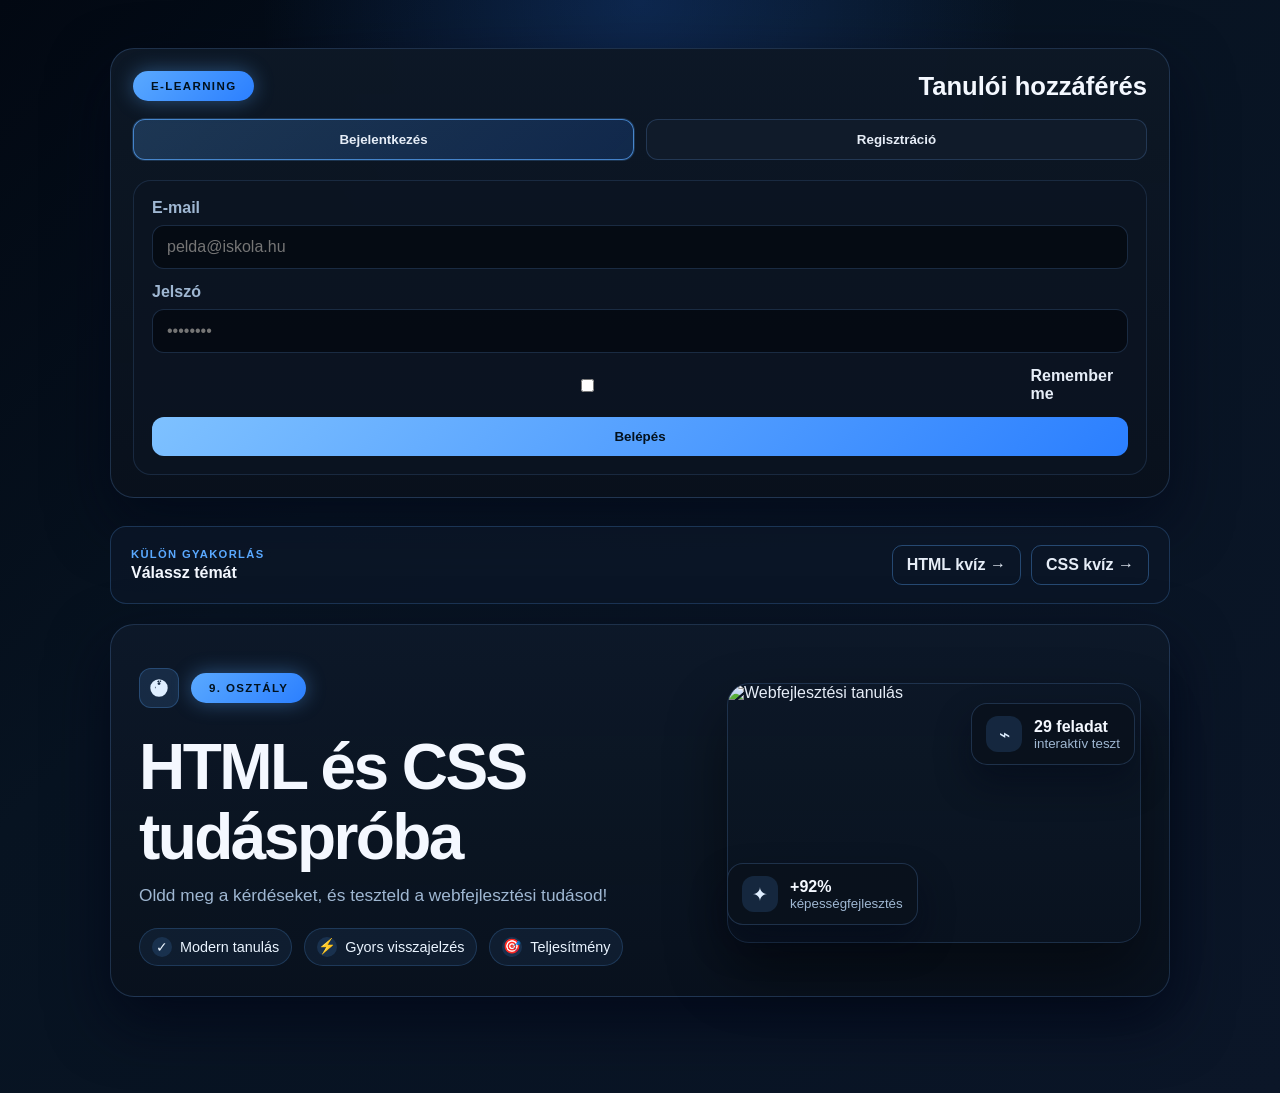
==== commit 55a7f7bf: "Add separate HTML and CSS quiz pages" ====
--- a/index.html
+++ b/index.html
@@ -3,7 +3,25 @@
   <head>
     <meta charset="UTF-8" />
     <meta name="viewport" content="width=device-width, initial-scale=1.0" />
-    <title>HTML és CSS Quiz</title>
+    <meta name="description" content="Interaktív HTML és CSS kvíz 9. osztályos tanulóknak, gyakorló kérdésekkel és azonnali eredménnyel." />
+    <meta name="keywords" content="HTML és CSS quiz, HTML kvíz, CSS kvíz, webfejlesztés gyakorlás, 9. osztály" />
+    <meta name="robots" content="index, follow" />
+    <title>HTML és CSS Quiz | 9. osztályos gyakorlás</title>
+    <link rel="canonical" href="https://agatillhun.github.io/html/" />
+    <meta property="og:title" content="HTML és CSS Quiz" />
+    <meta property="og:description" content="Interaktív HTML és CSS kvíz 9. osztályos tanulóknak." />
+    <meta property="og:url" content="https://agatillhun.github.io/html/" />
+    <meta property="og:type" content="website" />
+    <script type="application/ld+json">
+      {
+        "@context": "https://schema.org",
+        "@type": "EducationalOccupationalProgram",
+        "name": "HTML és CSS Quiz",
+        "description": "Interaktív HTML és CSS kvíz 9. osztályos tanulóknak.",
+        "url": "https://agatillhun.github.io/html/",
+        "educationalLevel": "9. osztály"
+      }
+    </script>
     <link rel="icon" type="image/svg+xml" href="data:image/svg+xml,%3Csvg xmlns='http://www.w3.org/2000/svg' viewBox='0 0 64 64'%3E%3Crect width='64' height='64' rx='18' fill='%230b1628'/%3E%3Cpath d='M20 18h24v8h-5v6.5c0 6.4-4.4 11.6-10 11.6s-10-5.2-10-11.6V26h-5v-8zm10 8.5c-3.2 0-5 2.5-5 5.5V34h10v-2c0-3-1.8-5.5-5-5.5zM22 16h20v4H22zm8 26h4v8h-4zm-6 0h4v8h-4zm12 0h4v8h-4z' fill='%235aa9ff'/%3E%3C/svg%3E" />
     <link rel="stylesheet" href="style.css" />
   </head>
@@ -67,6 +85,17 @@
         </div>
       </section>
 
+      <nav class="quiz-choice" aria-label="Különálló kvízek">
+        <div>
+          <span class="quiz-choice-kicker">Külön gyakorlás</span>
+          <strong>Válassz témát</strong>
+        </div>
+        <div class="quiz-choice-links">
+          <a href="html-quiz.html">HTML kvíz <span aria-hidden="true">→</span></a>
+          <a href="css-quiz.html">CSS kvíz <span aria-hidden="true">→</span></a>
+        </div>
+      </nav>
+
       <div class="user-bar hidden" id="user-bar">
         <div class="user-meta">
           <span class="user-icon" aria-hidden="true">🏆</span>
@@ -145,6 +174,10 @@
           <span class="elite-badge">Champion challenge</span>
           <span class="elite-text">Programozási verseny – Top 1 szint</span>
         </div>
+        <div class="quiz-progress" aria-live="polite">
+          <span id="question-position">1 / 29. kérdés</span>
+          <span id="question-status">0 kész · 29 hátra</span>
+        </div>
 
         <section class="question">
           <h2>1. Melyik attribútum segítségével adható meg egy hivatkozás célja?</h2>
@@ -378,16 +411,37 @@
           <label><input type="radio" name="q29" /> height-span</label>
         </section>
 
-        <button type="button" class="next-btn" id="next-btn">Következő</button>
-        <button type="submit" class="submit-btn hidden" id="submit-btn">Beküldés</button>
+        <div class="quiz-navigation">
+          <button type="button" class="previous-btn" id="previous-btn" disabled>Előző</button>
+          <button type="button" class="next-btn" id="next-btn">Következő</button>
+          <button type="submit" class="submit-btn hidden" id="submit-btn">Beküldés</button>
+        </div>
         <p class="result" id="result" aria-live="polite"></p>
+        <button type="button" class="review-button hidden" id="review-button">Eredmény megtekintése</button>
       </form>
+      <section class="review-panel hidden" id="review-panel" aria-live="polite">
+        <div class="review-header">
+          <div>
+            <span class="badge">Összesítés</span>
+            <h2>Eredmények áttekintése</h2>
+          </div>
+          <button type="button" class="back-to-quiz" id="back-to-quiz">Vissza a kvízhez</button>
+        </div>
+        <div id="review-list"></div>
+      </section>
     </main>
     <script>
       const quizForm = document.getElementById("quiz-form");
       const result = document.getElementById("result");
+      const questionPosition = document.getElementById("question-position");
+      const questionStatus = document.getElementById("question-status");
+      const previousButton = document.getElementById("previous-btn");
       const nextButton = document.getElementById("next-btn");
       const submitButton = document.getElementById("submit-btn");
+      const reviewPanel = document.getElementById("review-panel");
+      const reviewList = document.getElementById("review-list");
+      const reviewButton = document.getElementById("review-button");
+      const backToQuizButton = document.getElementById("back-to-quiz");
       const questionCount = 29;
 
       function shuffle(items) {
@@ -574,7 +628,7 @@
           /^\d+\.\s*/,
           ""
         )}`;
-        quizForm.insertBefore(question, quizForm.querySelector(".submit-btn"));
+        quizForm.insertBefore(question, quizForm.querySelector(".quiz-navigation"));
       });
 
       let currentQuestionIndex = 0;
@@ -586,9 +640,20 @@
         });
 
         const isLastQuestion = index === quizQuestions.length - 1;
+        questionPosition.textContent = `${index + 1} / ${quizQuestions.length}. kérdés`;
+        questionStatus.textContent = `${index} kész · ${quizQuestions.length - index} hátra`;
+        previousButton.disabled = index === 0;
         nextButton.classList.toggle("hidden", isLastQuestion);
         submitButton.classList.toggle("hidden", !isLastQuestion);
       }
+
+      previousButton.addEventListener("click", () => {
+        if (currentQuestionIndex > 0) {
+          currentQuestionIndex -= 1;
+          showQuestion(currentQuestionIndex);
+          window.scrollTo({ top: quizForm.offsetTop, behavior: "smooth" });
+        }
+      });
 
       nextButton.addEventListener("click", () => {
         if (currentQuestionIndex < quizQuestions.length - 1) {
@@ -596,6 +661,20 @@
           showQuestion(currentQuestionIndex);
           window.scrollTo({ top: quizForm.offsetTop, behavior: "smooth" });
         }
+      });
+
+      reviewButton.addEventListener("click", () => {
+        quizForm.classList.add("hidden");
+        reviewPanel.classList.remove("hidden");
+        reviewPanel.scrollIntoView({ behavior: "smooth", block: "start" });
+      });
+
+      backToQuizButton.addEventListener("click", () => {
+        reviewPanel.classList.add("hidden");
+        quizForm.classList.remove("hidden");
+        quizQuestions.forEach((question) => question.classList.add("hidden"));
+        quizQuestions[currentQuestionIndex].classList.remove("hidden");
+        quizForm.scrollIntoView({ behavior: "smooth", block: "start" });
       });
 
       showQuestion(currentQuestionIndex);
@@ -644,7 +723,9 @@
         appHeader.classList.add("hidden");
         authShell.classList.remove("hidden");
         quizForm.classList.add("hidden");
+        reviewPanel.classList.add("hidden");
         result.textContent = "";
+        reviewButton.classList.add("hidden");
       }
 
       function restoreSession() {
@@ -744,8 +825,9 @@
               : percentage >= 40 ? 2
                 : 1;
         const questions = quizForm.querySelectorAll(".question");
-
-        questions.forEach((question) => {
+        reviewList.replaceChildren();
+
+        questions.forEach((question, index) => {
           question.classList.add("checked");
           const answerInput = question.querySelector(".written-answer");
           const isCorrect = normalizeAnswer(answerInput.value) === normalizeAnswer(answerInput.dataset.correctAnswer);
@@ -763,9 +845,21 @@
             hint.textContent = `Helyes válasz: ${answerInput.dataset.correctAnswer}`;
             question.append(hint);
           }
+
+          const reviewItem = document.createElement("article");
+          reviewItem.className = `review-item ${isCorrect ? "review-correct" : "review-wrong"}`;
+          const reviewQuestion = document.createElement("h3");
+          reviewQuestion.textContent = `${index + 1}. ${question.querySelector("h2").textContent.replace(/^\d+\.\s*/, "")}`;
+          const userAnswer = document.createElement("p");
+          userAnswer.textContent = `A te válaszod: ${answerInput.value.trim() || "Nem adott meg választ"}`;
+          const correctAnswer = document.createElement("p");
+          correctAnswer.textContent = `Helyes válasz: ${answerInput.dataset.correctAnswer}`;
+          reviewItem.append(reviewQuestion, userAnswer, correctAnswer);
+          reviewList.append(reviewItem);
         });
 
         result.textContent = `Eredmény: ${correctAnswers}/${questionCount} helyes válasz, ${percentage}%. Érdemjegy: ${grade}. A zöld mező helyes, a piros mező hibás.`;
+        reviewButton.classList.remove("hidden");
       });
     </script>
   </body>
--- a/style.css
+++ b/style.css
@@ -159,6 +159,54 @@
   cursor: wait;
 }
 
+.quiz-choice {
+  display: flex;
+  align-items: center;
+  justify-content: space-between;
+  gap: 18px;
+  padding: 18px 20px;
+  margin-bottom: 20px;
+  border: 1px solid rgba(90, 169, 255, 0.22);
+  border-radius: 16px;
+  background: rgba(11, 22, 40, 0.82);
+}
+
+.quiz-choice-kicker {
+  display: block;
+  color: var(--primary);
+  font-size: 0.7rem;
+  font-weight: 800;
+  letter-spacing: 0.12em;
+  text-transform: uppercase;
+}
+
+.quiz-choice strong {
+  display: block;
+  margin-top: 4px;
+  color: #f4f8ff;
+}
+
+.quiz-choice-links {
+  display: flex;
+  gap: 10px;
+}
+
+.quiz-choice-links a {
+  padding: 10px 14px;
+  border: 1px solid rgba(90, 169, 255, 0.35);
+  border-radius: 10px;
+  color: var(--text);
+  font-weight: 700;
+  text-decoration: none;
+  transition: background 0.2s ease, border-color 0.2s ease, transform 0.2s ease;
+}
+
+.quiz-choice-links a:hover {
+  border-color: var(--primary);
+  background: var(--primary-soft);
+  transform: translateY(-1px);
+}
+
 .user-bar {
   display: flex;
   align-items: center;
@@ -574,8 +622,28 @@
   border-color: rgba(239, 68, 68, 0.8);
 }
 
+.quiz-progress {
+  display: flex;
+  justify-content: space-between;
+  gap: 16px;
+  margin: 0 0 18px;
+  color: var(--muted);
+  font-weight: 700;
+}
+
+.quiz-progress span:first-child {
+  color: #f4f8ff;
+}
+
+.quiz-navigation {
+  display: grid;
+  grid-template-columns: 1fr 1fr;
+  gap: 12px;
+}
+
 .next-btn,
-.submit-btn {
+.submit-btn,
+.previous-btn {
   display: block;
   width: 100%;
   border: none;
@@ -591,14 +659,32 @@
 }
 
 .next-btn:hover,
-.submit-btn:hover {
+.submit-btn:hover,
+.previous-btn:not(:disabled):hover {
   transform: translateY(-1px);
   filter: brightness(1.06);
 }
 
 .next-btn:active,
-.submit-btn:active {
+.submit-btn:active,
+.previous-btn:not(:disabled):active {
   transform: translateY(0);
+}
+
+.previous-btn {
+  background: rgba(116, 175, 255, 0.12);
+  color: var(--text);
+  border: 1px solid rgba(116, 175, 255, 0.28);
+  box-shadow: none;
+}
+
+.previous-btn:disabled {
+  opacity: 0.4;
+  cursor: not-allowed;
+}
+
+.quiz-navigation .submit-btn {
+  grid-column: 1 / -1;
 }
 
 .result {
@@ -613,6 +699,102 @@
   padding: 14px 16px;
 }
 
+.review-panel {
+  margin-top: 28px;
+  padding: 28px;
+  border: 1px solid var(--panel-border);
+  border-radius: 24px;
+  background: linear-gradient(180deg, rgba(13, 24, 38, 0.96), rgba(9, 17, 28, 0.96));
+  box-shadow: 0 30px 70px rgba(1, 4, 10, 0.65);
+}
+
+.review-header {
+  display: flex;
+  align-items: center;
+  justify-content: space-between;
+  gap: 18px;
+  margin-bottom: 22px;
+  padding-bottom: 20px;
+  border-bottom: 1px solid rgba(116, 175, 255, 0.2);
+}
+
+.review-header h2 {
+  margin: 0 0 16px;
+  color: #f4f8ff;
+}
+
+.review-button,
+.back-to-quiz {
+  width: 100%;
+  margin-top: 14px;
+  border: 1px solid rgba(90, 169, 255, 0.5);
+  border-radius: 12px;
+  padding: 13px 16px;
+  background: rgba(90, 169, 255, 0.14);
+  color: #eaf4ff;
+  font-weight: 800;
+  cursor: pointer;
+}
+
+.back-to-quiz {
+  width: auto;
+  margin-top: 0;
+  white-space: nowrap;
+}
+
+.review-button:hover,
+.back-to-quiz:hover {
+  background: rgba(90, 169, 255, 0.24);
+}
+
+#review-list {
+  display: grid;
+  gap: 12px;
+}
+
+.review-item {
+  padding: 14px 16px;
+  border-radius: 12px;
+  border: 1px solid;
+}
+
+.review-item h3,
+.review-item p {
+  margin: 0;
+}
+
+.review-item h3 {
+  margin-bottom: 8px;
+  color: #f4f8ff;
+  font-size: 1rem;
+}
+
+.review-item p {
+  color: var(--text);
+  line-height: 1.5;
+}
+
+.review-correct {
+  background: var(--success-bg);
+  border-color: rgba(34, 197, 94, 0.7);
+}
+
+.review-wrong {
+  background: var(--error-bg);
+  border-color: rgba(239, 68, 68, 0.7);
+}
+
+@media (max-width: 640px) {
+  .review-header {
+    align-items: stretch;
+    flex-direction: column;
+  }
+
+  .back-to-quiz {
+    width: 100%;
+  }
+}
+
 @media (max-width: 640px) {
   .container {
     padding: 20px 12px 40px;
@@ -633,9 +815,19 @@
 
   .app-header,
   .user-bar,
-  .quiz-elite-header {
+  .quiz-elite-header,
+  .quiz-choice {
     flex-direction: column;
     align-items: flex-start;
+  }
+
+  .quiz-choice-links {
+    width: 100%;
+  }
+
+  .quiz-choice-links a {
+    flex: 1;
+    text-align: center;
   }
 
   .feature-row {
@@ -661,3 +853,224 @@
     gap: 12px;
   }
 }
+
+/* Standalone HTML and CSS quiz pages */
+.standalone-quiz {
+  --quiz-accent: #5aa9ff;
+  --quiz-accent-strong: #2b7fff;
+  background:
+    radial-gradient(circle at 85% 8%, rgba(90, 169, 255, 0.22), transparent 28%),
+    linear-gradient(135deg, #06101d 0%, #0b1628 55%, #101b2d 100%);
+}
+
+.css-quiz-page {
+  --quiz-accent: #f6b84b;
+  --quiz-accent-strong: #ed8b32;
+  background:
+    radial-gradient(circle at 85% 8%, rgba(246, 184, 75, 0.2), transparent 28%),
+    linear-gradient(135deg, #17100a 0%, #241a10 55%, #172131 100%);
+}
+
+.standalone-shell {
+  width: min(900px, calc(100% - 32px));
+  margin: 0 auto;
+  padding: 28px 0 64px;
+}
+
+.quiz-nav,
+.standalone-progress,
+.standalone-actions {
+  display: flex;
+  align-items: center;
+  justify-content: space-between;
+  gap: 16px;
+}
+
+.quiz-nav {
+  margin-bottom: 80px;
+}
+
+.quiz-brand {
+  color: #f4f8ff;
+  font-size: 1.15rem;
+  font-weight: 900;
+  letter-spacing: 0.02em;
+  text-decoration: none;
+}
+
+.quiz-links {
+  display: flex;
+  gap: 8px;
+}
+
+.quiz-link {
+  border-bottom: 1px solid transparent;
+  color: var(--muted);
+  padding: 8px 10px;
+  text-decoration: none;
+  transition: color 0.2s ease, border-color 0.2s ease;
+}
+
+.quiz-link:hover,
+.quiz-link.active {
+  border-color: var(--quiz-accent);
+  color: var(--quiz-accent);
+}
+
+.standalone-hero {
+  max-width: 680px;
+  margin-bottom: 42px;
+}
+
+.standalone-kicker {
+  color: var(--quiz-accent);
+  font-size: 0.78rem;
+  font-weight: 800;
+  letter-spacing: 0.14em;
+  text-transform: uppercase;
+}
+
+.standalone-hero h1 {
+  margin: 12px 0;
+  color: #fff;
+  font-size: clamp(3rem, 8vw, 6rem);
+  line-height: 0.95;
+}
+
+.standalone-hero p {
+  max-width: 560px;
+  color: var(--muted);
+  font-size: 1.1rem;
+  line-height: 1.7;
+}
+
+.standalone-form {
+  background: rgba(8, 17, 29, 0.82);
+  border: 1px solid rgba(255, 255, 255, 0.12);
+  border-radius: 20px;
+  box-shadow: 0 24px 60px rgba(2, 6, 23, 0.42);
+  padding: clamp(20px, 4vw, 38px);
+}
+
+.standalone-progress {
+  border-bottom: 1px solid rgba(255, 255, 255, 0.1);
+  color: var(--muted);
+  font-size: 0.85rem;
+  font-weight: 700;
+  letter-spacing: 0.04em;
+  padding-bottom: 18px;
+  text-transform: uppercase;
+}
+
+#html-question,
+#css-question {
+  min-height: 300px;
+  padding: 54px 0 38px;
+}
+
+.standalone-form h2 {
+  color: #fff;
+  font-size: clamp(1.45rem, 3vw, 2.1rem);
+  line-height: 1.3;
+  margin: 0 0 28px;
+}
+
+.answer-grid {
+  display: grid;
+  gap: 12px;
+}
+
+.answer-option {
+  display: flex;
+  align-items: center;
+  gap: 12px;
+  border: 1px solid rgba(255, 255, 255, 0.12);
+  border-radius: 12px;
+  color: var(--text);
+  cursor: pointer;
+  padding: 15px 16px;
+  transition: border-color 0.2s ease, background 0.2s ease, transform 0.2s ease;
+}
+
+.answer-option:hover {
+  border-color: var(--quiz-accent);
+  background: rgba(255, 255, 255, 0.05);
+  transform: translateX(3px);
+}
+
+.answer-option input {
+  accent-color: var(--quiz-accent);
+}
+
+.quiz-button {
+  border: 0;
+  border-radius: 10px;
+  background: linear-gradient(135deg, var(--quiz-accent), var(--quiz-accent-strong));
+  color: #08111d;
+  cursor: pointer;
+  font: inherit;
+  font-weight: 800;
+  padding: 12px 18px;
+  transition: transform 0.2s ease, filter 0.2s ease;
+}
+
+.quiz-button:hover:not(:disabled) {
+  filter: brightness(1.08);
+  transform: translateY(-2px);
+}
+
+.quiz-button.secondary {
+  background: rgba(255, 255, 255, 0.08);
+  color: var(--text);
+}
+
+.quiz-button:disabled {
+  cursor: not-allowed;
+  opacity: 0.35;
+}
+
+.standalone-result {
+  color: var(--quiz-accent);
+  font-size: 1.1rem;
+  font-weight: 800;
+  margin: 24px 0 0;
+  min-height: 1.5em;
+}
+
+.standalone-result:not(.visible) {
+  visibility: hidden;
+}
+
+@media (max-width: 640px) {
+  .standalone-shell {
+    width: min(100% - 24px, 900px);
+    padding-top: 18px;
+  }
+
+  .quiz-nav {
+    align-items: flex-start;
+    flex-direction: column;
+    margin-bottom: 58px;
+  }
+
+  .quiz-links {
+    width: 100%;
+  }
+
+  .quiz-link {
+    flex: 1;
+    padding-left: 0;
+  }
+
+  .standalone-hero h1 {
+    font-size: 3.5rem;
+  }
+
+  .standalone-actions {
+    flex-wrap: wrap;
+  }
+
+  .quiz-button {
+    flex: 1;
+  }
+}
